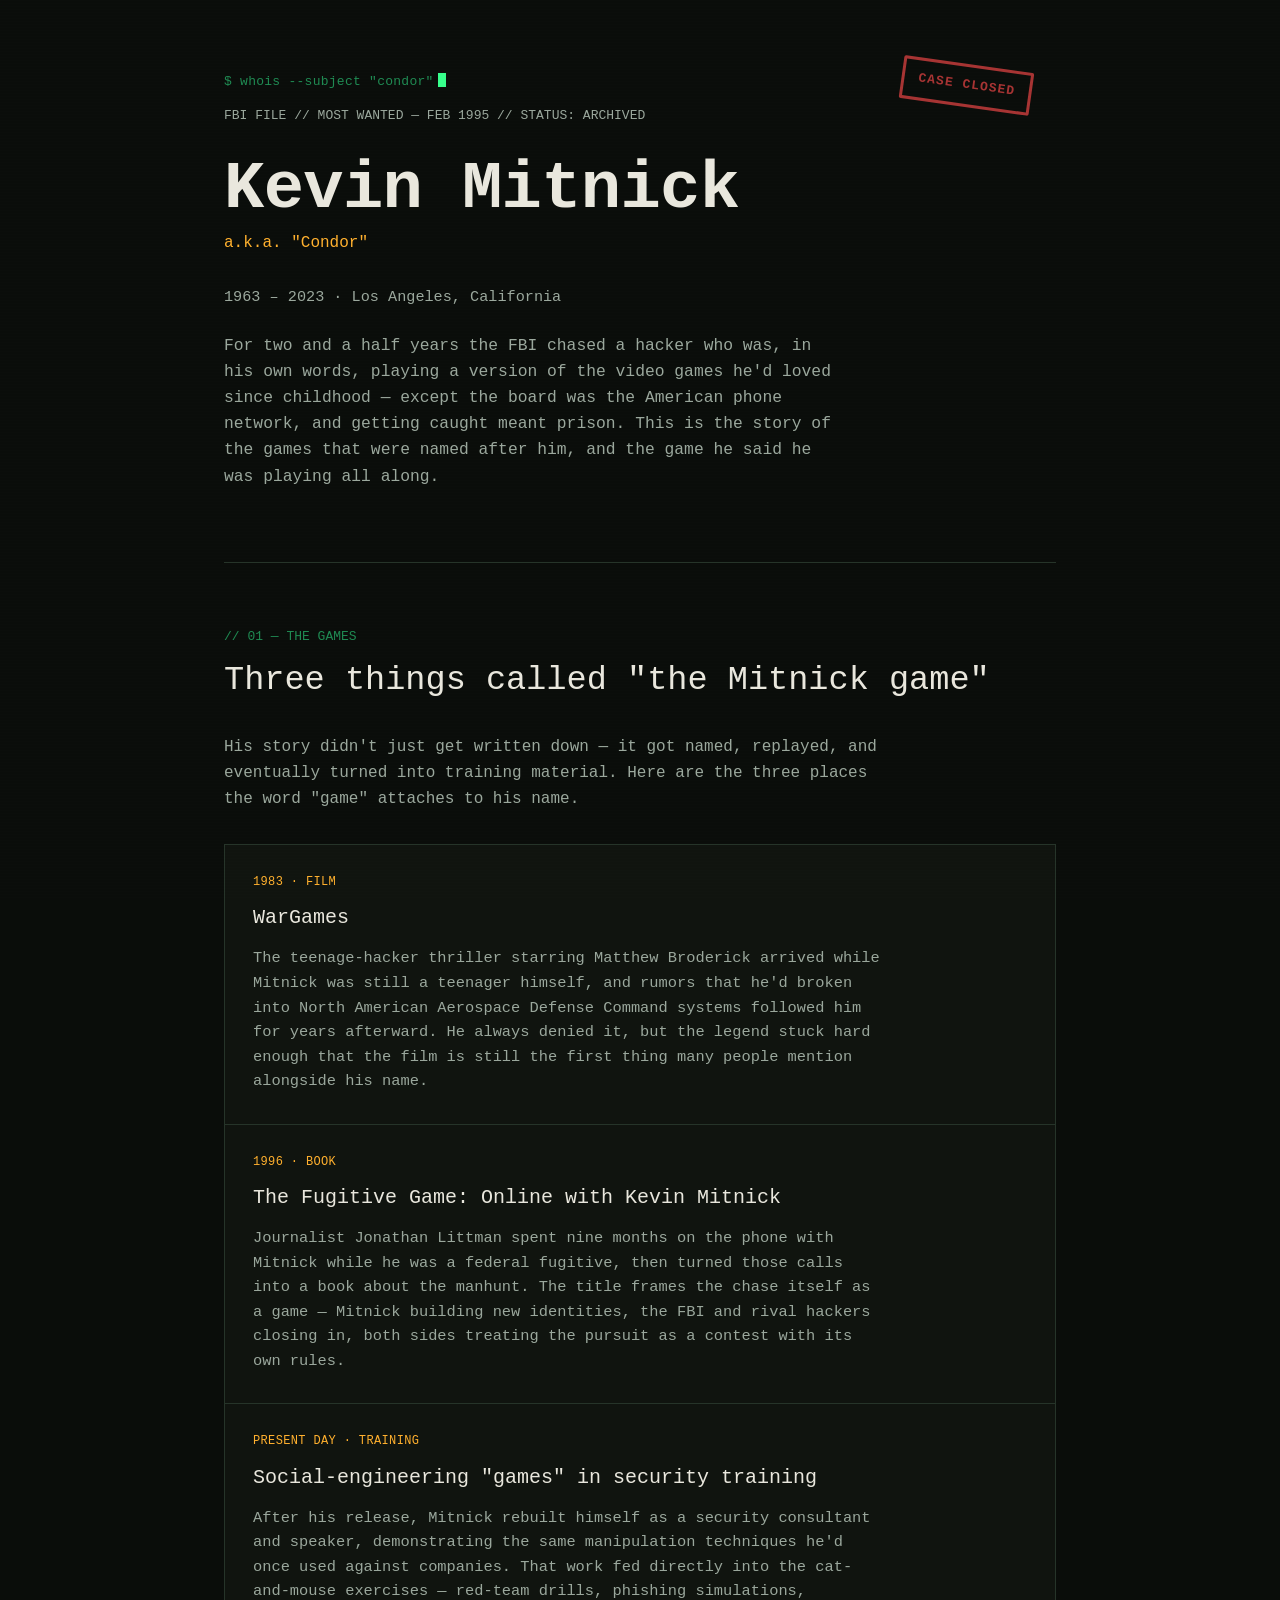
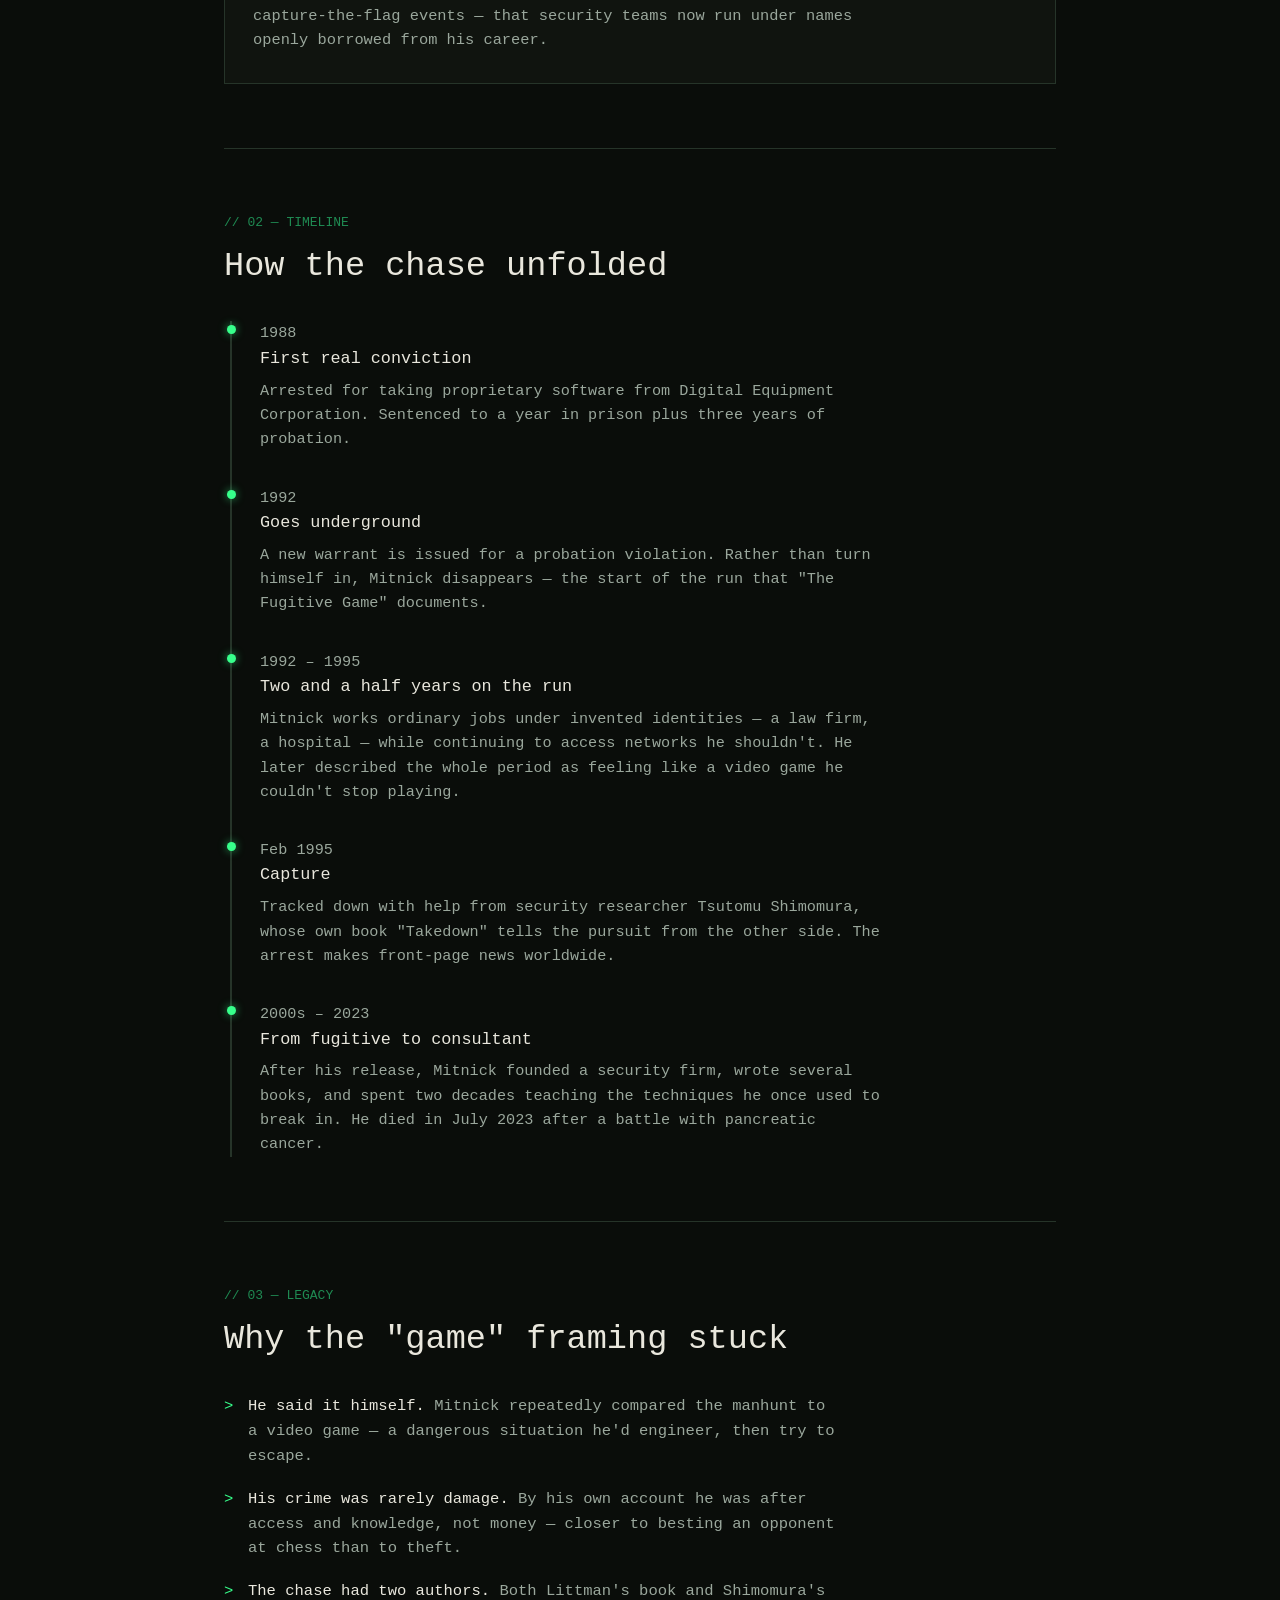
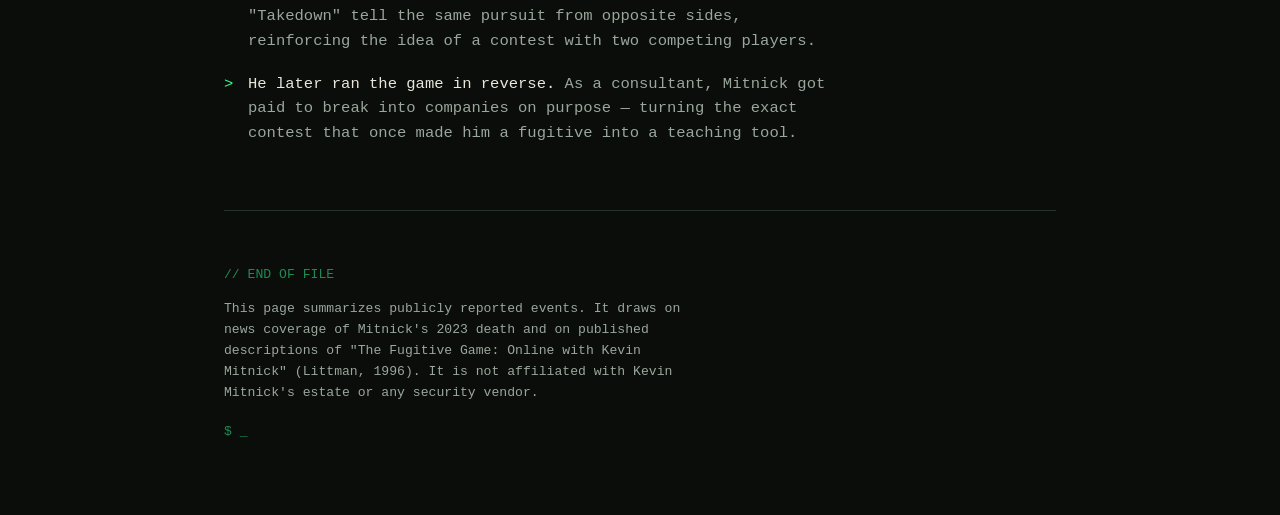
==== kevin.html @ 36404e9f "kevin.html" ====
<!DOCTYPE html>
<html lang="en">
<head>
<meta charset="UTF-8">
<meta name="viewport" content="width=device-width, initial-scale=1.0">
<title>Case File: Kevin Mitnick &amp; The Games</title>
<style>
  :root {
    --bg: #0a0d0a;
    --bg-panel: #10140f;
    --line: #263429;
    --phosphor: #37ff8b;
    --phosphor-dim: #1f8a52;
    --amber: #ffb02e;
    --paper: #e9e7dd;
    --paper-dim: #9aa79c;
    --stamp-red: #c23b3b;
    --mono: "IBM Plex Mono", "Courier New", monospace;
  }

  * { box-sizing: border-box; }

  html { scroll-behavior: smooth; }

  body {
    margin: 0;
    background: var(--bg);
    color: var(--paper);
    font-family: var(--mono);
    font-size: 16px;
    line-height: 1.6;
  }

  ::selection { background: var(--phosphor); color: #05170c; }

  a { color: var(--phosphor); }

  .scanlines {
    pointer-events: none;
    position: fixed;
    inset: 0;
    background: repeating-linear-gradient(
      to bottom,
      rgba(255,255,255,0.018) 0px,
      rgba(255,255,255,0.018) 1px,
      transparent 1px,
      transparent 3px
    );
    z-index: 50;
    mix-blend-mode: overlay;
  }

  .wrap {
    max-width: 880px;
    margin: 0 auto;
    padding: 0 24px;
  }

  /* ---------- HERO ---------- */

  header.hero {
    position: relative;
    padding: 72px 0 56px;
    border-bottom: 1px solid var(--line);
    overflow: hidden;
  }

  .boot-line {
    color: var(--phosphor-dim);
    font-size: 13px;
    letter-spacing: 0.02em;
    margin: 0 0 6px;
  }

  .boot-line .cursor {
    display: inline-block;
    width: 8px;
    height: 14px;
    background: var(--phosphor);
    margin-left: 4px;
    animation: blink 1s steps(1) infinite;
    vertical-align: -2px;
  }

  @keyframes blink { 50% { opacity: 0; } }

  .case-id {
    color: var(--paper-dim);
    font-size: 13px;
    margin-bottom: 28px;
  }

  h1.name {
    font-size: clamp(2.4rem, 6vw, 4.2rem);
    margin: 0 0 8px;
    color: var(--paper);
    letter-spacing: -0.01em;
    line-height: 1.02;
  }

  .alias {
    color: var(--amber);
    font-size: 1rem;
    margin: 0 0 28px;
  }

  .dates {
    color: var(--paper-dim);
    font-size: 0.95rem;
  }

  .stamp {
    position: absolute;
    top: 64px;
    right: 24px;
    border: 3px solid var(--stamp-red);
    color: var(--stamp-red);
    padding: 8px 14px;
    font-size: 13px;
    font-weight: 700;
    letter-spacing: 0.08em;
    transform: rotate(8deg);
    opacity: 0.85;
    border-radius: 2px;
  }

  @media (max-width: 640px) {
    .stamp { position: static; display: inline-block; margin-top: 24px; transform: rotate(-3deg); }
  }

  .dek {
    max-width: 62ch;
    color: var(--paper-dim);
    font-size: 1.02rem;
    margin-top: 24px;
  }

  /* ---------- SECTION SCAFFOLDING ---------- */

  section {
    padding: 64px 0;
    border-bottom: 1px solid var(--line);
  }

  .section-tag {
    color: var(--phosphor-dim);
    font-size: 13px;
    margin: 0 0 6px;
  }

  h2 {
    font-size: clamp(1.5rem, 3.4vw, 2.1rem);
    margin: 0 0 28px;
    color: var(--paper);
    font-weight: 500;
  }

  p { color: var(--paper); max-width: 68ch; }
  p.muted { color: var(--paper-dim); }

  /* ---------- GAMES GRID ---------- */

  .games {
    display: grid;
    grid-template-columns: 1fr;
    gap: 1px;
    background: var(--line);
    border: 1px solid var(--line);
  }

  .game-card {
    background: var(--bg-panel);
    padding: 28px 28px 30px;
  }

  .game-card .kicker {
    color: var(--amber);
    font-size: 12px;
    letter-spacing: 0.03em;
    margin-bottom: 10px;
  }

  .game-card h3 {
    margin: 0 0 12px;
    font-size: 1.25rem;
    color: var(--paper);
    font-weight: 500;
  }

  .game-card p { font-size: 0.96rem; color: var(--paper-dim); margin: 0 0 10px; }
  .game-card p:last-child { margin-bottom: 0; }

  /* ---------- TIMELINE ---------- */

  .timeline {
    border-left: 2px solid var(--line);
    margin-left: 6px;
    padding-left: 28px;
  }

  .tl-item {
    position: relative;
    padding-bottom: 34px;
  }

  .tl-item:last-child { padding-bottom: 0; }

  .tl-item::before {
    content: "";
    position: absolute;
    left: -33px;
    top: 4px;
    width: 9px;
    height: 9px;
    background: var(--phosphor);
    border-radius: 50%;
    box-shadow: 0 0 8px rgba(55,255,139,0.6);
  }

  .tl-year {
    color: var(--phosphor);
    font-size: 0.85rem;
    margin-bottom: 4px;
  }

  .tl-item h4 {
    margin: 0 0 6px;
    font-size: 1.05rem;
    color: var(--paper);
    font-weight: 500;
  }

  .tl-item p { font-size: 0.95rem; color: var(--paper-dim); margin: 0; }

  /* ---------- LEGACY ---------- */

  .legacy-list {
    list-style: none;
    padding: 0;
    margin: 0;
    display: grid;
    gap: 18px;
  }

  .legacy-list li {
    padding-left: 24px;
    position: relative;
    color: var(--paper-dim);
    font-size: 0.97rem;
    max-width: 66ch;
  }

  .legacy-list li::before {
    content: ">";
    position: absolute;
    left: 0;
    color: var(--phosphor);
  }

  .legacy-list strong { color: var(--paper); font-weight: 500; }

  /* ---------- FOOTER ---------- */

  footer {
    padding: 40px 0 60px;
  }

  footer p {
    color: var(--paper-dim);
    font-size: 0.82rem;
    max-width: 60ch;
  }

  footer .prompt {
    color: var(--phosphor-dim);
    font-size: 0.82rem;
    margin-top: 18px;
  }

  @media (prefers-reduced-motion: reduce) {
    .boot-line .cursor { animation: none; }
  }
</style>
</head>
<body>

<div class="scanlines"></div>

<div class="wrap">

  <header class="hero">
    <div class="stamp">CASE CLOSED</div>
    <p class="boot-line">$ whois --subject "condor"<span class="cursor"></span></p>
    <p class="case-id">FBI FILE // MOST WANTED — FEB 1995 // STATUS: ARCHIVED</p>
    <h1 class="name">Kevin Mitnick</h1>
    <p class="alias">a.k.a. "Condor"</p>
    <p class="dates">1963 – 2023 · Los Angeles, California</p>
    <p class="dek">For two and a half years the FBI chased a hacker who was, in his own words, playing a version of the video games he'd loved since childhood — except the board was the American phone network, and getting caught meant prison. This is the story of the games that were named after him, and the game he said he was playing all along.</p>
  </header>

  <section id="games">
    <p class="section-tag">// 01 — THE GAMES</p>
    <h2>Three things called "the Mitnick game"</h2>
    <p class="muted" style="margin-bottom:32px;">His story didn't just get written down — it got named, replayed, and eventually turned into training material. Here are the three places the word "game" attaches to his name.</p>

    <div class="games">
      <div class="game-card">
        <div class="kicker">1983 · FILM</div>
        <h3>WarGames</h3>
        <p>The teenage-hacker thriller starring Matthew Broderick arrived while Mitnick was still a teenager himself, and rumors that he'd broken into North American Aerospace Defense Command systems followed him for years afterward. He always denied it, but the legend stuck hard enough that the film is still the first thing many people mention alongside his name.</p>
      </div>

      <div class="game-card">
        <div class="kicker">1996 · BOOK</div>
        <h3>The Fugitive Game: Online with Kevin Mitnick</h3>
        <p>Journalist Jonathan Littman spent nine months on the phone with Mitnick while he was a federal fugitive, then turned those calls into a book about the manhunt. The title frames the chase itself as a game — Mitnick building new identities, the FBI and rival hackers closing in, both sides treating the pursuit as a contest with its own rules.</p>
      </div>

      <div class="game-card">
        <div class="kicker">PRESENT DAY · TRAINING</div>
        <h3>Social-engineering "games" in security training</h3>
        <p>After his release, Mitnick rebuilt himself as a security consultant and speaker, demonstrating the same manipulation techniques he'd once used against companies. That work fed directly into the cat-and-mouse exercises — red-team drills, phishing simulations, capture-the-flag events — that security teams now run under names openly borrowed from his career.</p>
      </div>
    </div>
  </section>

  <section id="timeline">
    <p class="section-tag">// 02 — TIMELINE</p>
    <h2>How the chase unfolded</h2>

    <div class="timeline">
      <div class="tl-item">
        <p class="tl-year">1988</p>
        <h4>First real conviction</h4>
        <p>Arrested for taking proprietary software from Digital Equipment Corporation. Sentenced to a year in prison plus three years of probation.</p>
      </div>
      <div class="tl-item">
        <p class="tl-year">1992</p>
        <h4>Goes underground</h4>
        <p>A new warrant is issued for a probation violation. Rather than turn himself in, Mitnick disappears — the start of the run that "The Fugitive Game" documents.</p>
      </div>
      <div class="tl-item">
        <p class="tl-year">1992 – 1995</p>
        <h4>Two and a half years on the run</h4>
        <p>Mitnick works ordinary jobs under invented identities — a law firm, a hospital — while continuing to access networks he shouldn't. He later described the whole period as feeling like a video game he couldn't stop playing.</p>
      </div>
      <div class="tl-item">
        <p class="tl-year">Feb 1995</p>
        <h4>Capture</h4>
        <p>Tracked down with help from security researcher Tsutomu Shimomura, whose own book "Takedown" tells the pursuit from the other side. The arrest makes front-page news worldwide.</p>
      </div>
      <div class="tl-item">
        <p class="tl-year">2000s – 2023</p>
        <h4>From fugitive to consultant</h4>
        <p>After his release, Mitnick founded a security firm, wrote several books, and spent two decades teaching the techniques he once used to break in. He died in July 2023 after a battle with pancreatic cancer.</p>
      </div>
    </div>
  </section>

  <section id="legacy">
    <p class="section-tag">// 03 — LEGACY</p>
    <h2>Why the "game" framing stuck</h2>
    <ul class="legacy-list">
      <li><strong>He said it himself.</strong> Mitnick repeatedly compared the manhunt to a video game — a dangerous situation he'd engineer, then try to escape.</li>
      <li><strong>His crime was rarely damage.</strong> By his own account he was after access and knowledge, not money — closer to besting an opponent at chess than to theft.</li>
      <li><strong>The chase had two authors.</strong> Both Littman's book and Shimomura's "Takedown" tell the same pursuit from opposite sides, reinforcing the idea of a contest with two competing players.</li>
      <li><strong>He later ran the game in reverse.</strong> As a consultant, Mitnick got paid to break into companies on purpose — turning the exact contest that once made him a fugitive into a teaching tool.</li>
    </ul>
  </section>

  <footer>
    <p class="wrap-note" style="color:var(--phosphor-dim); font-size:0.82rem; margin-bottom:10px;">// END OF FILE</p>
    <p>This page summarizes publicly reported events. It draws on news coverage of Mitnick's 2023 death and on published descriptions of "The Fugitive Game: Online with Kevin Mitnick" (Littman, 1996). It is not affiliated with Kevin Mitnick's estate or any security vendor.</p>
    <p class="prompt">$ _</p>
  </footer>

</div>

</body>
</html>
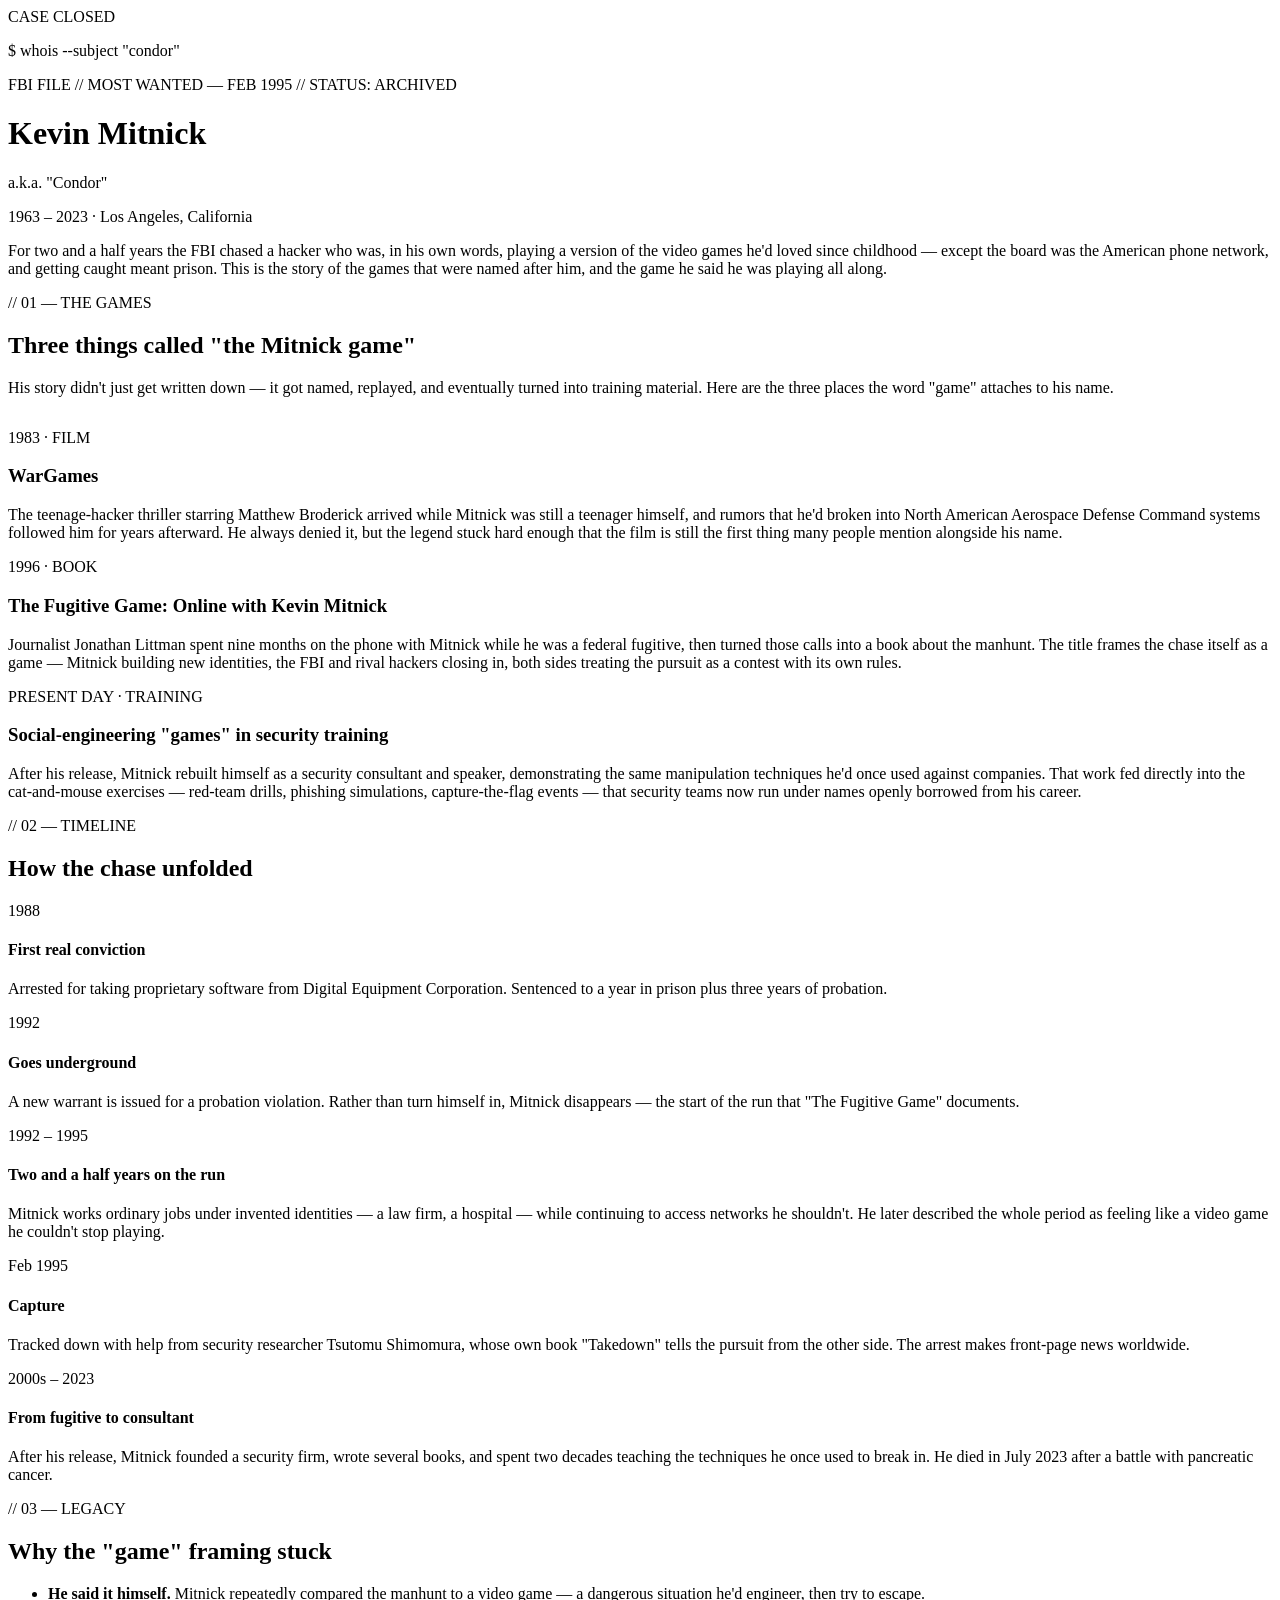
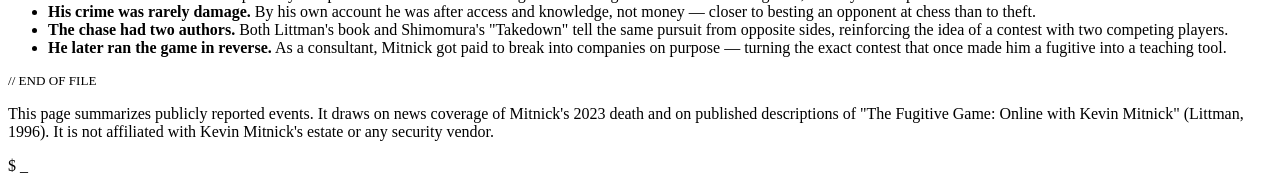
==== commit cb1f76d7: "kevin.html" ====
--- a/kevin.html
+++ b/kevin.html
@@ -4,283 +4,7 @@
 <meta charset="UTF-8">
 <meta name="viewport" content="width=device-width, initial-scale=1.0">
 <title>Case File: Kevin Mitnick &amp; The Games</title>
-<style>
-  :root {
-    --bg: #0a0d0a;
-    --bg-panel: #10140f;
-    --line: #263429;
-    --phosphor: #37ff8b;
-    --phosphor-dim: #1f8a52;
-    --amber: #ffb02e;
-    --paper: #e9e7dd;
-    --paper-dim: #9aa79c;
-    --stamp-red: #c23b3b;
-    --mono: "IBM Plex Mono", "Courier New", monospace;
-  }
-
-  * { box-sizing: border-box; }
-
-  html { scroll-behavior: smooth; }
-
-  body {
-    margin: 0;
-    background: var(--bg);
-    color: var(--paper);
-    font-family: var(--mono);
-    font-size: 16px;
-    line-height: 1.6;
-  }
-
-  ::selection { background: var(--phosphor); color: #05170c; }
-
-  a { color: var(--phosphor); }
-
-  .scanlines {
-    pointer-events: none;
-    position: fixed;
-    inset: 0;
-    background: repeating-linear-gradient(
-      to bottom,
-      rgba(255,255,255,0.018) 0px,
-      rgba(255,255,255,0.018) 1px,
-      transparent 1px,
-      transparent 3px
-    );
-    z-index: 50;
-    mix-blend-mode: overlay;
-  }
-
-  .wrap {
-    max-width: 880px;
-    margin: 0 auto;
-    padding: 0 24px;
-  }
-
-  /* ---------- HERO ---------- */
-
-  header.hero {
-    position: relative;
-    padding: 72px 0 56px;
-    border-bottom: 1px solid var(--line);
-    overflow: hidden;
-  }
-
-  .boot-line {
-    color: var(--phosphor-dim);
-    font-size: 13px;
-    letter-spacing: 0.02em;
-    margin: 0 0 6px;
-  }
-
-  .boot-line .cursor {
-    display: inline-block;
-    width: 8px;
-    height: 14px;
-    background: var(--phosphor);
-    margin-left: 4px;
-    animation: blink 1s steps(1) infinite;
-    vertical-align: -2px;
-  }
-
-  @keyframes blink { 50% { opacity: 0; } }
-
-  .case-id {
-    color: var(--paper-dim);
-    font-size: 13px;
-    margin-bottom: 28px;
-  }
-
-  h1.name {
-    font-size: clamp(2.4rem, 6vw, 4.2rem);
-    margin: 0 0 8px;
-    color: var(--paper);
-    letter-spacing: -0.01em;
-    line-height: 1.02;
-  }
-
-  .alias {
-    color: var(--amber);
-    font-size: 1rem;
-    margin: 0 0 28px;
-  }
-
-  .dates {
-    color: var(--paper-dim);
-    font-size: 0.95rem;
-  }
-
-  .stamp {
-    position: absolute;
-    top: 64px;
-    right: 24px;
-    border: 3px solid var(--stamp-red);
-    color: var(--stamp-red);
-    padding: 8px 14px;
-    font-size: 13px;
-    font-weight: 700;
-    letter-spacing: 0.08em;
-    transform: rotate(8deg);
-    opacity: 0.85;
-    border-radius: 2px;
-  }
-
-  @media (max-width: 640px) {
-    .stamp { position: static; display: inline-block; margin-top: 24px; transform: rotate(-3deg); }
-  }
-
-  .dek {
-    max-width: 62ch;
-    color: var(--paper-dim);
-    font-size: 1.02rem;
-    margin-top: 24px;
-  }
-
-  /* ---------- SECTION SCAFFOLDING ---------- */
-
-  section {
-    padding: 64px 0;
-    border-bottom: 1px solid var(--line);
-  }
-
-  .section-tag {
-    color: var(--phosphor-dim);
-    font-size: 13px;
-    margin: 0 0 6px;
-  }
-
-  h2 {
-    font-size: clamp(1.5rem, 3.4vw, 2.1rem);
-    margin: 0 0 28px;
-    color: var(--paper);
-    font-weight: 500;
-  }
-
-  p { color: var(--paper); max-width: 68ch; }
-  p.muted { color: var(--paper-dim); }
-
-  /* ---------- GAMES GRID ---------- */
-
-  .games {
-    display: grid;
-    grid-template-columns: 1fr;
-    gap: 1px;
-    background: var(--line);
-    border: 1px solid var(--line);
-  }
-
-  .game-card {
-    background: var(--bg-panel);
-    padding: 28px 28px 30px;
-  }
-
-  .game-card .kicker {
-    color: var(--amber);
-    font-size: 12px;
-    letter-spacing: 0.03em;
-    margin-bottom: 10px;
-  }
-
-  .game-card h3 {
-    margin: 0 0 12px;
-    font-size: 1.25rem;
-    color: var(--paper);
-    font-weight: 500;
-  }
-
-  .game-card p { font-size: 0.96rem; color: var(--paper-dim); margin: 0 0 10px; }
-  .game-card p:last-child { margin-bottom: 0; }
-
-  /* ---------- TIMELINE ---------- */
-
-  .timeline {
-    border-left: 2px solid var(--line);
-    margin-left: 6px;
-    padding-left: 28px;
-  }
-
-  .tl-item {
-    position: relative;
-    padding-bottom: 34px;
-  }
-
-  .tl-item:last-child { padding-bottom: 0; }
-
-  .tl-item::before {
-    content: "";
-    position: absolute;
-    left: -33px;
-    top: 4px;
-    width: 9px;
-    height: 9px;
-    background: var(--phosphor);
-    border-radius: 50%;
-    box-shadow: 0 0 8px rgba(55,255,139,0.6);
-  }
-
-  .tl-year {
-    color: var(--phosphor);
-    font-size: 0.85rem;
-    margin-bottom: 4px;
-  }
-
-  .tl-item h4 {
-    margin: 0 0 6px;
-    font-size: 1.05rem;
-    color: var(--paper);
-    font-weight: 500;
-  }
-
-  .tl-item p { font-size: 0.95rem; color: var(--paper-dim); margin: 0; }
-
-  /* ---------- LEGACY ---------- */
-
-  .legacy-list {
-    list-style: none;
-    padding: 0;
-    margin: 0;
-    display: grid;
-    gap: 18px;
-  }
-
-  .legacy-list li {
-    padding-left: 24px;
-    position: relative;
-    color: var(--paper-dim);
-    font-size: 0.97rem;
-    max-width: 66ch;
-  }
-
-  .legacy-list li::before {
-    content: ">";
-    position: absolute;
-    left: 0;
-    color: var(--phosphor);
-  }
-
-  .legacy-list strong { color: var(--paper); font-weight: 500; }
-
-  /* ---------- FOOTER ---------- */
-
-  footer {
-    padding: 40px 0 60px;
-  }
-
-  footer p {
-    color: var(--paper-dim);
-    font-size: 0.82rem;
-    max-width: 60ch;
-  }
-
-  footer .prompt {
-    color: var(--phosphor-dim);
-    font-size: 0.82rem;
-    margin-top: 18px;
-  }
-
-  @media (prefers-reduced-motion: reduce) {
-    .boot-line .cursor { animation: none; }
-  }
-</style>
+<link rel="stylesheet" href="styles.css">
 </head>
 <body>
 
